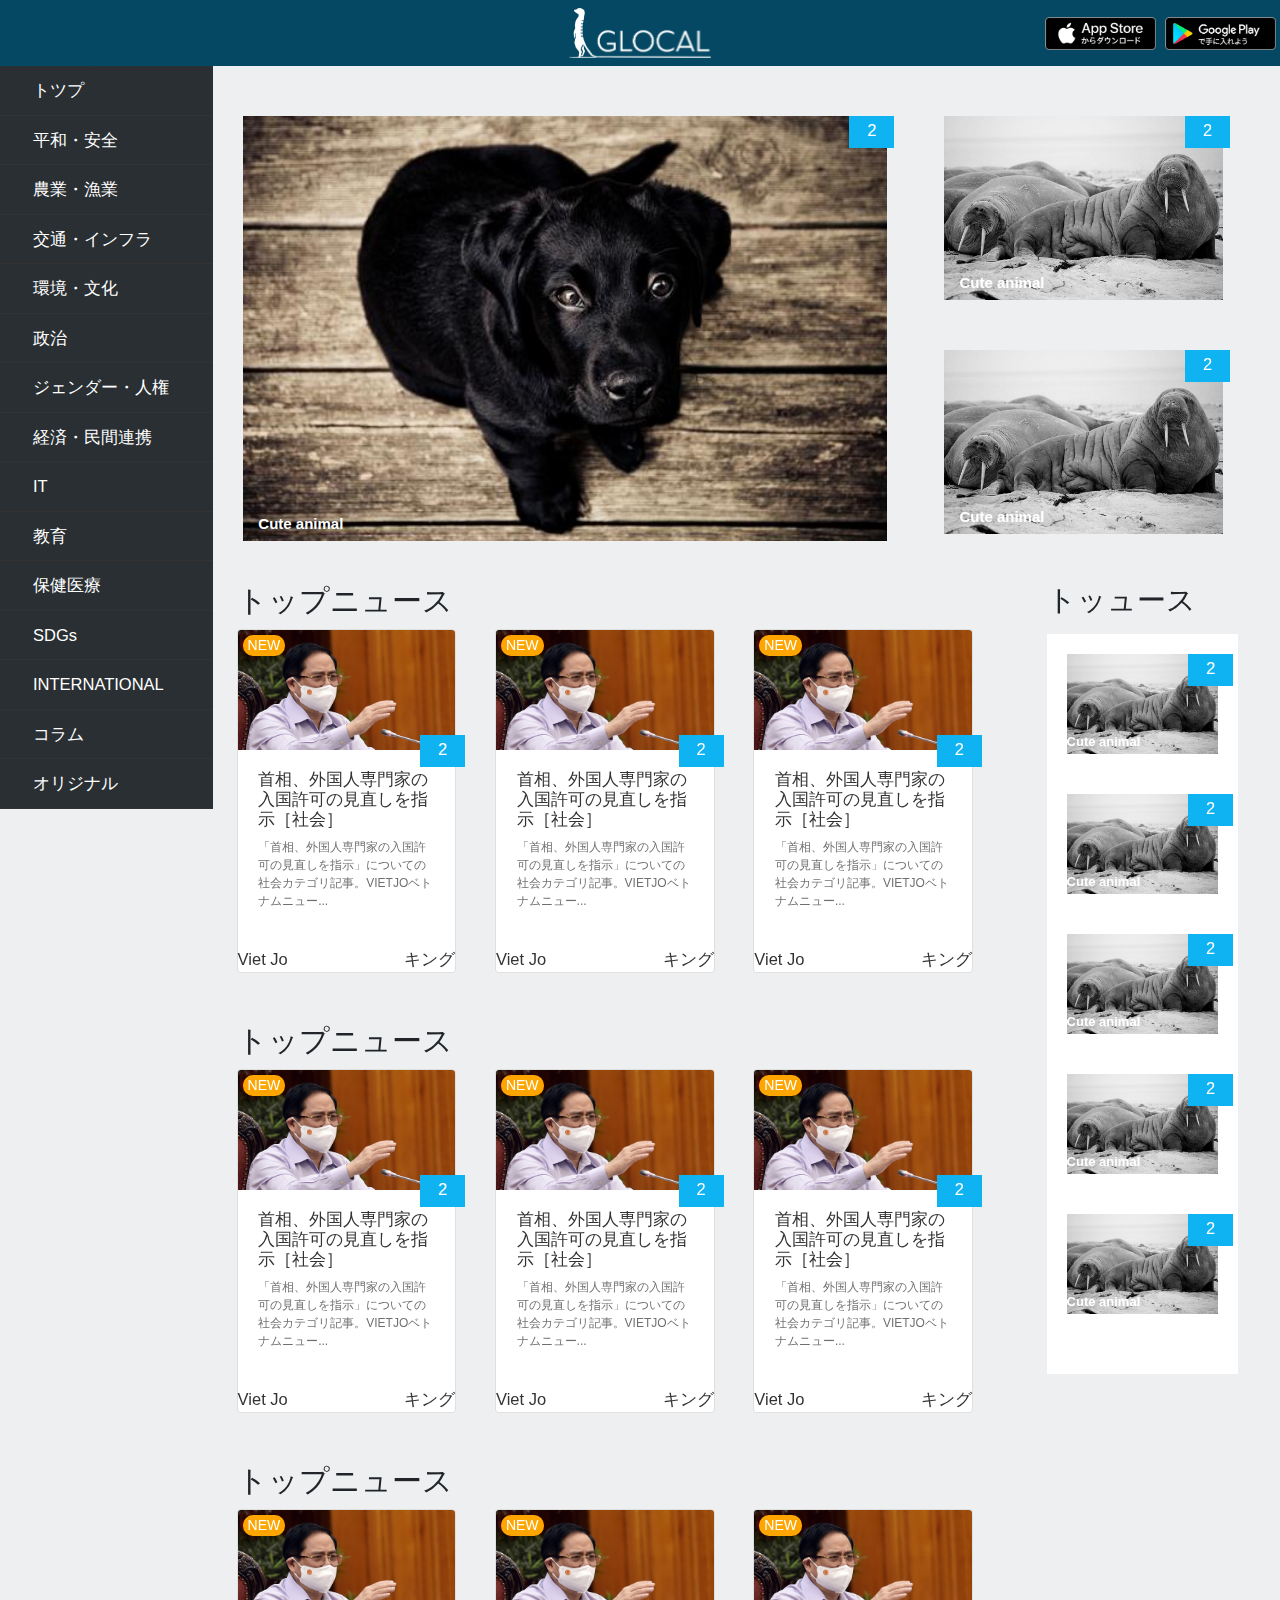
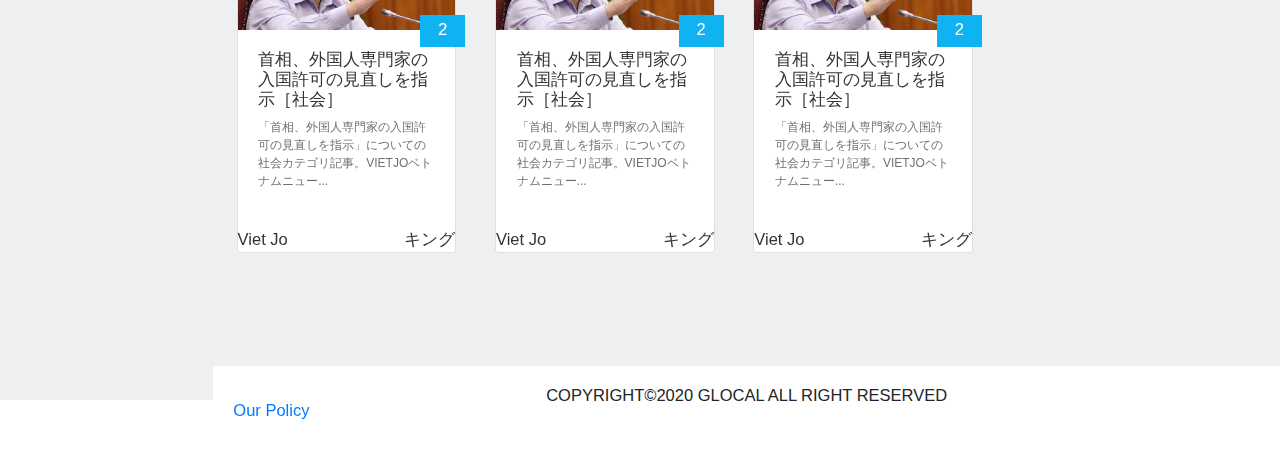
==== Bootstrap-page/index.html @ 37e855ef "up" ====
<!DOCTYPE html>
<html lang="en">

<head>
    <meta charset="UTF-8" />
    <meta http-equiv="X-UA-Compatible" content="IE=edge" />
    <meta name="viewport" content="width=device-width, initial-scale=1.0" />
    <title>Document</title>
    <link rel="stylesheet" href="https://maxcdn.bootstrapcdn.com/bootstrap/4.0.0/css/bootstrap.min.css" integrity="sha384-Gn5384xqQ1aoWXA+058RXPxPg6fy4IWvTNh0E263XmFcJlSAwiGgFAW/dAiS6JXm" crossorigin="anonymous">
    <link rel="stylesheet" href="main.css" />
    <link rel="stylesheet" href="https://use.fontawesome.com/releases/v5.7.0/css/all.css" integrity="sha384-lZN37f5QGtY3VHgisS14W3ExzMWZxybE1SJSEsQp9S+oqd12jhcu+A56Ebc1zFSJ" crossorigin="anonymous">
</head>

<body>
    <!-- header begin -->
    <div class="container-fluid fixed-top" style="padding:0px;">
        <div class="header">
            <div class="row">
                <div class="col-xl-2 col-lg-3 col-md-3 col-12 d-flex justify-content-center" style="padding-right: 0px;">
                    <button class="btn btn-search text-white" style="cursor: pointer;">
                        <i class="fa fa-search"></i>
                    </button>
                </div>
                <div class="col-xl-10 col-lg-9 col-md-3 col-12">
                    <a href="#">
                        <img src="./img/ggplay.png" class="float-right my-3 pr-1" alt="ggplay">
                    </a>
                    <a href="#">
                        <img src="./img/appstore.png" class="float-right my-3 mr-2" alt="appstore">
                    </a>
                </div>
                <a href="./index.html" class="logo">
                    <img src="./img/logo-white.png" class="mx-auto d-block fixed-top" alt="">
                </a>
            </div>

        </div>

    </div>
    </div>
    <!-- header end-->

    <!-- content begin -->
    <div class="row container-fluid content no-gutters">

        <!--Menu-->
        <div class="menu col-12 col-md-3 col-lg-3 col-xl-2">
            <div class="menu-nav">
                <ul>
                    <li class="hover-red">
                        <a href="./index.html">トツプ</a>
                    </li>
                    <li class="hover-yellow">
                        <a href="./category.html">平和・安全</a>
                    </li>
                    <li class="hover-green">
                        <a href="./category.html">農業・漁業</a>
                    </li>
                    <li class="hover-blue">
                        <a href="./category.html">交通・インフラ</a>
                    </li>
                    <li class="hover-purple">
                        <a href="./category.html">環境・文化</a>
                    </li>
                    <li class="hover-red">
                        <a href="./category.html">政治</a>
                    </li>
                    <li class="hover-yellow">
                        <a href="./category.html">ジェンダー・人権</a>
                    </li>
                    <li class="hover-green">
                        <a href="./category.html">経済・民間連携</a>
                    </li>
                    <li class="hover-blue">
                        <a href="./category.html">IT</a>
                    </li>
                    <li class="hover-purple">
                        <a href="./category.html">教育</a>
                    </li>
                    <li class="hover-red">
                        <a href="./category.html">保健医療</a>
                    </li>
                    <li class="hover-yellow">
                        <a href="./category.html">SDGs</a>
                    </li>
                    <li class="hover-green">
                        <a href="./category.html">INTERNATIONAL</a>
                    </li>
                    <li class="hover-blue">
                        <a href="./category.html">コラム</a>
                    </li>
                    <li class="hover-purple">
                        <a href="./category.html">オリジナル</a>
                    </li>

                </ul>
            </div>
        </div>
        <!--Menu end-->

        <!-- Body start -->
        <div class="body">
            <div class="row d-flex article-container">
                <div class="col-md-8">
                    <a href="./detail.html">
                        <div class="main-article">
                            <div class="article-item">
                                <img src="./img/index-main-article.jpg" class="main-article-img" alt="">
                            </div>
                            <div class="item-viewed">
                                <i class="far fa-eye"></i>
                                <span>2</span>
                            </div>
                            <span class="content-span">Cute animal</span>

                        </div>
                    </a>
                </div>

                <div class="col-md-4">
                    <a href="./detail.html">
                        <div class="sub-article">
                            <div class="sub-article">
                                <div class="article-item">
                                    <img src="./img/index-sub-article-1.jpg" alt="">
                                </div>
                                <div class="item-viewed">
                                    <i class="far fa-eye"></i>
                                    <span>2</span>
                                </div>
                                <span class="content-span">Cute animal</span>
                            </div>
                            <div class="sub-article">
                                <div class="article-item">
                                    <img src="./img/index-sub-article-1.jpg" alt="">
                                </div>
                                <div class="item-viewed">
                                    <i class="far fa-eye"></i>
                                    <span>2</span>
                                </div>
                                <span class="content-span">Cute animal</span>
                            </div>
                        </div>
                    </a>
                </div>
            </div>

            <div class="row mt-3 ml-2">
                <div class="col-md-9">
                    <div class="new-items">
                        <h3 class="first-title">
                            <span>
                                トップニュース
                            </span>
                        </h3>

                    </div>
                    <div class="item-lists">
                        <div class="item-lists">
                            <ul class="row list card-group no-gutters" style="justify-content: center">
                                <li class="col-xl-4">
                                    <a href="./detail.html" class="card inner-item">
                                        <div class="article-item">
                                            <div class="item-image-list">
                                                <span class="item-new">NEW</span>
                                            </div>
                                            <div class="img card-img-top">

                                            </div>
                                            <div class="item-viewed">
                                                <i class="far fa-eye"></i>
                                                <span>2</span>
                                            </div>
                                            <div class="card-body item-detail">
                                                <h6>
                                                    首相、外国人専門家の入国許可の見直しを指示［社会］
                                                </h6>
                                                <p style="opacity: 0.7;">
                                                    「首相、外国人専門家の入国許可の見直しを指示」についての社会カテゴリ記事。VIETJOベトナムニュー...
                                                </p>
                                            </div>
                                            <div class="info-footer">
                                                <span>Viet Jo</span>
                                                <span style="float: right;">キング</span>
                                            </div>
                                        </div>
                                    </a>
                                </li>
                                <li class="col-xl-4">
                                    <a href="./detail.html" class="card inner-item">
                                        <div class="article-item">
                                            <div class="item-image-list">
                                                <span class="item-new">NEW</span>
                                            </div>
                                            <div class="img card-img-top">

                                            </div>
                                            <div class="item-viewed">
                                                <i class="far fa-eye"></i>
                                                <span>2</span>
                                            </div>
                                            <div class="card-body item-detail">
                                                <h6>
                                                    首相、外国人専門家の入国許可の見直しを指示［社会］
                                                </h6>
                                                <p style="opacity: 0.7;">
                                                    「首相、外国人専門家の入国許可の見直しを指示」についての社会カテゴリ記事。VIETJOベトナムニュー...
                                                </p>
                                            </div>
                                            <div class="info-footer">
                                                <span>Viet Jo</span>
                                                <span style="float: right;">キング</span>
                                            </div>
                                        </div>
                                    </a>
                                </li>
                                <li class="col-xl-4">
                                    <a href="./detail.html" class="card inner-item">
                                        <div class="article-item">
                                            <div class="item-image-list">
                                                <span class="item-new">NEW</span>
                                            </div>
                                            <div class="img card-img-top">

                                            </div>
                                            <div class="item-viewed">
                                                <i class="far fa-eye"></i>
                                                <span>2</span>
                                            </div>
                                            <div class="card-body item-detail">
                                                <h6>
                                                    首相、外国人専門家の入国許可の見直しを指示［社会］
                                                </h6>
                                                <p style="opacity: 0.7;">
                                                    「首相、外国人専門家の入国許可の見直しを指示」についての社会カテゴリ記事。VIETJOベトナムニュー...
                                                </p>
                                            </div>
                                            <div class="info-footer">
                                                <span>Viet Jo</span>
                                                <span style="float: right;">キング</span>
                                            </div>
                                        </div>
                                    </a>
                                </li>

                            </ul>
                        </div>
                    </div>

                    <div class="new-items">
                        <h3 class="first-title">
                            <span>
                                トップニュース
                            </span>
                        </h3>

                    </div>
                    <div class="item-lists">
                        <div class="item-lists">
                            <ul class="row list card-group no-gutters" style="justify-content: center">
                                <li class="col-xl-4">
                                    <a href="./detail.html" class="card inner-item">
                                        <div class="article-item">
                                            <div class="item-image-list">
                                                <span class="item-new">NEW</span>
                                            </div>
                                            <div class="img card-img-top">

                                            </div>
                                            <div class="item-viewed">
                                                <i class="far fa-eye"></i>
                                                <span>2</span>
                                            </div>
                                            <div class="card-body item-detail">
                                                <h6>
                                                    首相、外国人専門家の入国許可の見直しを指示［社会］
                                                </h6>
                                                <p style="opacity: 0.7;">
                                                    「首相、外国人専門家の入国許可の見直しを指示」についての社会カテゴリ記事。VIETJOベトナムニュー...
                                                </p>
                                            </div>
                                            <div class="info-footer">
                                                <span>Viet Jo</span>
                                                <span style="float: right;">キング</span>
                                            </div>
                                        </div>
                                    </a>
                                </li>
                                <li class="col-xl-4">
                                    <a href="./detail.html" class="card inner-item">
                                        <div class="article-item">
                                            <div class="item-image-list">
                                                <span class="item-new">NEW</span>
                                            </div>
                                            <div class="img card-img-top">

                                            </div>
                                            <div class="item-viewed">
                                                <i class="far fa-eye"></i>
                                                <span>2</span>
                                            </div>
                                            <div class="card-body item-detail">
                                                <h6>
                                                    首相、外国人専門家の入国許可の見直しを指示［社会］
                                                </h6>
                                                <p style="opacity: 0.7;">
                                                    「首相、外国人専門家の入国許可の見直しを指示」についての社会カテゴリ記事。VIETJOベトナムニュー...
                                                </p>
                                            </div>
                                            <div class="info-footer">
                                                <span>Viet Jo</span>
                                                <span style="float: right;">キング</span>
                                            </div>
                                        </div>
                                    </a>
                                </li>
                                <li class="col-xl-4">
                                    <a href="./detail.html" class="card inner-item">
                                        <div class="article-item">
                                            <div class="item-image-list">
                                                <span class="item-new">NEW</span>
                                            </div>
                                            <div class="img card-img-top">

                                            </div>
                                            <div class="item-viewed">
                                                <i class="far fa-eye"></i>
                                                <span>2</span>
                                            </div>
                                            <div class="card-body item-detail">
                                                <h6>
                                                    首相、外国人専門家の入国許可の見直しを指示［社会］
                                                </h6>
                                                <p style="opacity: 0.7;">
                                                    「首相、外国人専門家の入国許可の見直しを指示」についての社会カテゴリ記事。VIETJOベトナムニュー...
                                                </p>
                                            </div>
                                            <div class="info-footer">
                                                <span>Viet Jo</span>
                                                <span style="float: right;">キング</span>
                                            </div>
                                        </div>
                                    </a>
                                </li>

                            </ul>
                        </div>
                    </div>

                    <div class="new-items">
                        <h3 class="first-title">
                            <span>
                                トップニュース
                            </span>
                        </h3>

                    </div>
                    <div class="item-lists">
                        <div class="item-lists">
                            <ul class="row list card-group no-gutters" style="justify-content: center">
                                <li class="col-xl-4">
                                    <a href="./detail.html" class="card inner-item">
                                        <div class="article-item">
                                            <div class="item-image-list">
                                                <span class="item-new">NEW</span>
                                            </div>
                                            <div class="img card-img-top">

                                            </div>
                                            <div class="item-viewed">
                                                <i class="far fa-eye"></i>
                                                <span>2</span>
                                            </div>
                                            <div class="card-body item-detail">
                                                <h6>
                                                    首相、外国人専門家の入国許可の見直しを指示［社会］
                                                </h6>
                                                <p style="opacity: 0.7;">
                                                    「首相、外国人専門家の入国許可の見直しを指示」についての社会カテゴリ記事。VIETJOベトナムニュー...
                                                </p>
                                            </div>
                                            <div class="info-footer">
                                                <span>Viet Jo</span>
                                                <span style="float: right;">キング</span>
                                            </div>
                                        </div>
                                    </a>
                                </li>
                                <li class="col-xl-4">
                                    <a href="./detail.html" class="card inner-item">
                                        <div class="article-item">
                                            <div class="item-image-list">
                                                <span class="item-new">NEW</span>
                                            </div>
                                            <div class="img card-img-top">

                                            </div>
                                            <div class="item-viewed">
                                                <i class="far fa-eye"></i>
                                                <span>2</span>
                                            </div>
                                            <div class="card-body item-detail">
                                                <h6>
                                                    首相、外国人専門家の入国許可の見直しを指示［社会］
                                                </h6>
                                                <p style="opacity: 0.7;">
                                                    「首相、外国人専門家の入国許可の見直しを指示」についての社会カテゴリ記事。VIETJOベトナムニュー...
                                                </p>
                                            </div>
                                            <div class="info-footer">
                                                <span>Viet Jo</span>
                                                <span style="float: right;">キング</span>
                                            </div>
                                        </div>
                                    </a>
                                </li>
                                <li class="col-xl-4">
                                    <a href="./detail.html" class="card inner-item">
                                        <div class="article-item">
                                            <div class="item-image-list">
                                                <span class="item-new">NEW</span>
                                            </div>
                                            <div class="img card-img-top">

                                            </div>
                                            <div class="item-viewed">
                                                <i class="far fa-eye"></i>
                                                <span>2</span>
                                            </div>
                                            <div class="card-body item-detail">
                                                <h6>
                                                    首相、外国人専門家の入国許可の見直しを指示［社会］
                                                </h6>
                                                <p style="opacity: 0.7;">
                                                    「首相、外国人専門家の入国許可の見直しを指示」についての社会カテゴリ記事。VIETJOベトナムニュー...
                                                </p>
                                            </div>
                                            <div class="info-footer">
                                                <span>Viet Jo</span>
                                                <span style="float: right;">キング</span>
                                            </div>
                                        </div>
                                    </a>
                                </li>

                            </ul>
                        </div>
                    </div>
                </div>

                <!--Rigth-->
                <div class="col-md-3">
                    <div class="rigth">
                        <h3 class="first-title mb-3">
                            <span>
                                トッュース
                            </span>
                        </h3>
                        <div class="rigth-container">
                            <a href="./detail.html">
                                <div class="rigth-item">
                                    <div class="rigth-img">
                                        <img src="./img/index-sub-article-1.jpg" alt="">
                                    </div>
                                    <div class="item-viewed">
                                        <i class="far fa-eye"></i>
                                        <span>2</span>
                                    </div>
                                    <span class="content-span">Cute animal</span>
                                </div>
                            </a>
                            <a href="./detail.html">
                                <div class="rigth-item">
                                    <div class="rigth-img">
                                        <img src="./img/index-sub-article-1.jpg" alt="">
                                    </div>
                                    <div class="item-viewed">
                                        <i class="far fa-eye"></i>
                                        <span>2</span>
                                    </div>
                                    <span class="content-span">Cute animal</span>
                                </div>
                            </a>
                            <a href="./detail.html">
                                <div class="rigth-item">
                                    <div class="rigth-img">
                                        <img src="./img/index-sub-article-1.jpg" alt="">
                                    </div>
                                    <div class="item-viewed">
                                        <i class="far fa-eye"></i>
                                        <span>2</span>
                                    </div>
                                    <span class="content-span">Cute animal</span>
                                </div>
                            </a>
                            <a href="./detail.html">
                                <div class="rigth-item">
                                    <div class="rigth-img">
                                        <img src="./img/index-sub-article-1.jpg" alt="">
                                    </div>
                                    <div class="item-viewed">
                                        <i class="far fa-eye"></i>
                                        <span>2</span>
                                    </div>
                                    <span class="content-span">Cute animal</span>
                                </div>
                            </a>
                            <a href="./detail.html">
                                <div class="rigth-item">
                                    <div class="rigth-img">
                                        <img src="./img/index-sub-article-1.jpg" alt="">
                                    </div>
                                    <div class="item-viewed">
                                        <i class="far fa-eye"></i>
                                        <span>2</span>
                                    </div>
                                    <span class="content-span">Cute animal</span>
                                </div>
                            </a>

                        </div>

                    </div>
                </div>
                <!--End rigth-->
            </div>
            <div class="row footer no-gutters">
                <div style="width: 100%;">
                    <h6>COPYRIGHT©2020 GLOCAL ALL RIGHT RESERVED</h6>
                </div>
                <div>
                    <a href="./policy.html">
                        <span>Our Policy</span>
                    </a>
                </div>
            </div>
        </div>


    </div>

    <script src="https://code.jquery.com/jquery-3.2.1.slim.min.js" integrity="sha384-KJ3o2DKtIkvYIK3UENzmM7KCkRr/rE9/Qpg6aAZGJwFDMVNA/GpGFF93hXpG5KkN" crossorigin="anonymous"></script>
    <script src="https://cdnjs.cloudflare.com/ajax/libs/popper.js/1.12.9/umd/popper.min.js" integrity="sha384-ApNbgh9B+Y1QKtv3Rn7W3mgPxhU9K/ScQsAP7hUibX39j7fakFPskvXusvfa0b4Q" crossorigin="anonymous"></script>
    <script src="https://maxcdn.bootstrapcdn.com/bootstrap/4.0.0/js/bootstrap.min.js" integrity="sha384-JZR6Spejh4U02d8jOt6vLEHfe/JQGiRRSQQxSfFWpi1MquVdAyjUar5+76PVCmYl" crossorigin="anonymous"></script>
</body>

</html>
---- Bootstrap-page/main.css ----
html {
    font-size: 16.5px;
}

.header {
    height: 4em;
    background-color: #044863;
}

.article-container .content-span {
    position: absolute;
    color: white;
    font-size: 15px;
    margin-left: 15px;
    bottom: 5px;
    font-weight: 700;
}

.search-container {
    width: 16.6667%;
    text-align: center;
}

.btn-search {
    background-color: #044863;
    border: none;
    font-size: 1.2em;
    margin: none;
}

.center {
    text-align: center;
    justify-content: center;
    line-height: 4em;
}

.menu {
    width: 16.6667%;
    padding: 0px;
}

.menu-nav {
    position: sticky;
    top: 4em;
    height: 670px;
}

.menu ul {
    padding-left: 0px;
}

.header img {
    height: 2em;
}

.menu li {
    background-color: #2a2f33;
    height: 3em;
    border-bottom: 0.01px solid #333333;
    list-style: none;
}

.menu li a {
    color: white;
    line-height: 3em;
    margin-left: 2em;
    text-decoration: none;
}

.menu .hover-red:hover {
    background-color: #fb474a;
}

.menu .hover-yellow:hover {
    background-color: #f98f04;
}

.menu .hover-green:hover {
    background-color: #05c989;
}

.menu .hover-blue:hover {
    background-color: #329ce5;
}

.menu .hover-purple:hover {
    background-color: #a94ed9;
}

.menu .hover-red:active {
    background-color: #fb474a;
}

.menu .hover-yellow:active {
    background-color: #f98f04;
}

.menu .hover-green:active {
    background-color: #05c989;
}

.menu .hover-blue:active {
    background-color: #329ce5;
}

.menu .hover-purple:active {
    background-color: #a94ed9;
}

.content {
    position: relative;
    height: 2000px;
    background-color: #edeff0;
}

.body {
    position: relative;
    top: 4em;
    width: 83.33333%;
}

.body .col-md-8 {
    flex: 0 0 66.66667%;
    max-width: 66.66667%;
}

.body .col-md-4 {
    flex: 0 0 33.33333%;
    max-width: 33.33333%;
}

.article-container {
    height: 500px;
}

.main-article {
    position: absolute;
    margin-top: 50px;
    margin-left: 30px;
}

.main-article img {
    width: 120%;
}

.item-viewed {
    background-color: rgb(15, 179, 242);
    color: #fff;
    text-align: center;
    position: absolute;
    line-height: 28px;
    font-weight: 500;
    right: -65px;
    top: 0;
    z-index: 1;
    height: 32px;
    width: 45px;
}

.main-article .item-viewed {
    position: absolute;
    right: -115px;
}

.sub-article {
    position: relative;
    margin-top: 50px;
    padding-bottom: 0px;
}

.sub-article img {
    background-size: cover;
    width: 83%;
    height: auto;
}

.sub-article .item-viewed {
    margin-right: 115px;
}

.logo img {
    height: 3em;
    margin-top: 0.5em;
}

.header img:hover {
    opacity: 0.5;
}

.item-lists {
    margin-bottom: 50px;
}

.item-lists li {
    padding-left: 20px;
    padding-right: 10px;
}

.item-lists .inner-item {
    color: #333333;
    width: 85%;
}

.item-lists .card-img-top {
    background-image: url("./img/item-list-img.jpg");
    height: 120px;
    background-size: cover;
    background-repeat: no-repeat;
}

.article-item .item-detail {
    font-size: 12px !important;
    text-decoration: none;
}

.item-new {
    position: absolute;
    font-size: 14px;
    margin-left: 5px;
    margin-top: 5px;
    padding: 0px 5px;
    color: #fff;
    background-color: orange;
    border-radius: 10px;
}

.item-lists .item-viewed {
    right: -10px;
    top: 105px;
}

.item-lists .inner-item .article-item img {
    display: block;
    max-width: 100%;
    max-height: 100%;
    background-position: 50%;
    padding-bottom: 60%;
    background-color: #ccc;
}

.item-lists ul {
    list-style: none;
}

.no-gutters {
    padding-left: 0;
    padding-right: 0;
}

.new-items h3 {
    margin-bottom: 10px;
    font-size: 30px;
    line-height: 1.2;
}

.rigth {
    position: absolute;
    right: 57px;
}

.rigth-container {
    background-color: #fff;
    padding: 20px;
}

.rigth-item {
    position: relative;
    margin-bottom: 40px;
}

.rigth img {
    height: 100px;
}

.rigth .item-viewed {
    margin-right: 50px;
}

.rigth-item .content-span {
    position: absolute;
    bottom: 2px;
    color: #fff;
    font-size: 13px;
    font-weight: 550;
}

.footer {
    position: absolute;
    bottom: 0;
    background-color: #fff;
    width: 100%;
    height: 100px;
    padding: 20px 20px 0 20px;
}

.footer h6 {
    text-align: center;
}

.footer span {
    position: relative;
    bottom: 30px;
}

.detail-img .article-item img {
    width: 96%;
    position: absolute;
}

.detail-img .item-viewed {
    position: relative;
    top: 0;
    right: -94%;
}

.detail-content {
    background-color: #fff;
    width: 100%;
    margin-top: 500px;
    padding: 40px 60px;
}

.reference {
    margin-top: 50px;
    padding-right: 0px;
    width: 104%;
}

.reference ul {
    list-style: none;
    justify-content: center;
}

.reference .inner-item {
    width: 85%;
}

.reference .card-img-top {
    background-image: url("./img/item-list-img.jpg");
    height: 120px;
    background-size: cover;
    background-repeat: no-repeat;
}

.reference .item-detail {
    color: #000;
}

.reference .info-footer {
    color: #000;
}

.reference .item-viewed {
    position: absolute;
    right: 0;
}

.category-header {
    margin-left: 30px;
}

.category-header span {
    font-size: 30px;
    line-height: 40px;
}

.under-line-div {
    display: block;
    width: 100%;
    height: 3px;
    background-color: #E1493E;
    margin-top: 3px;
}
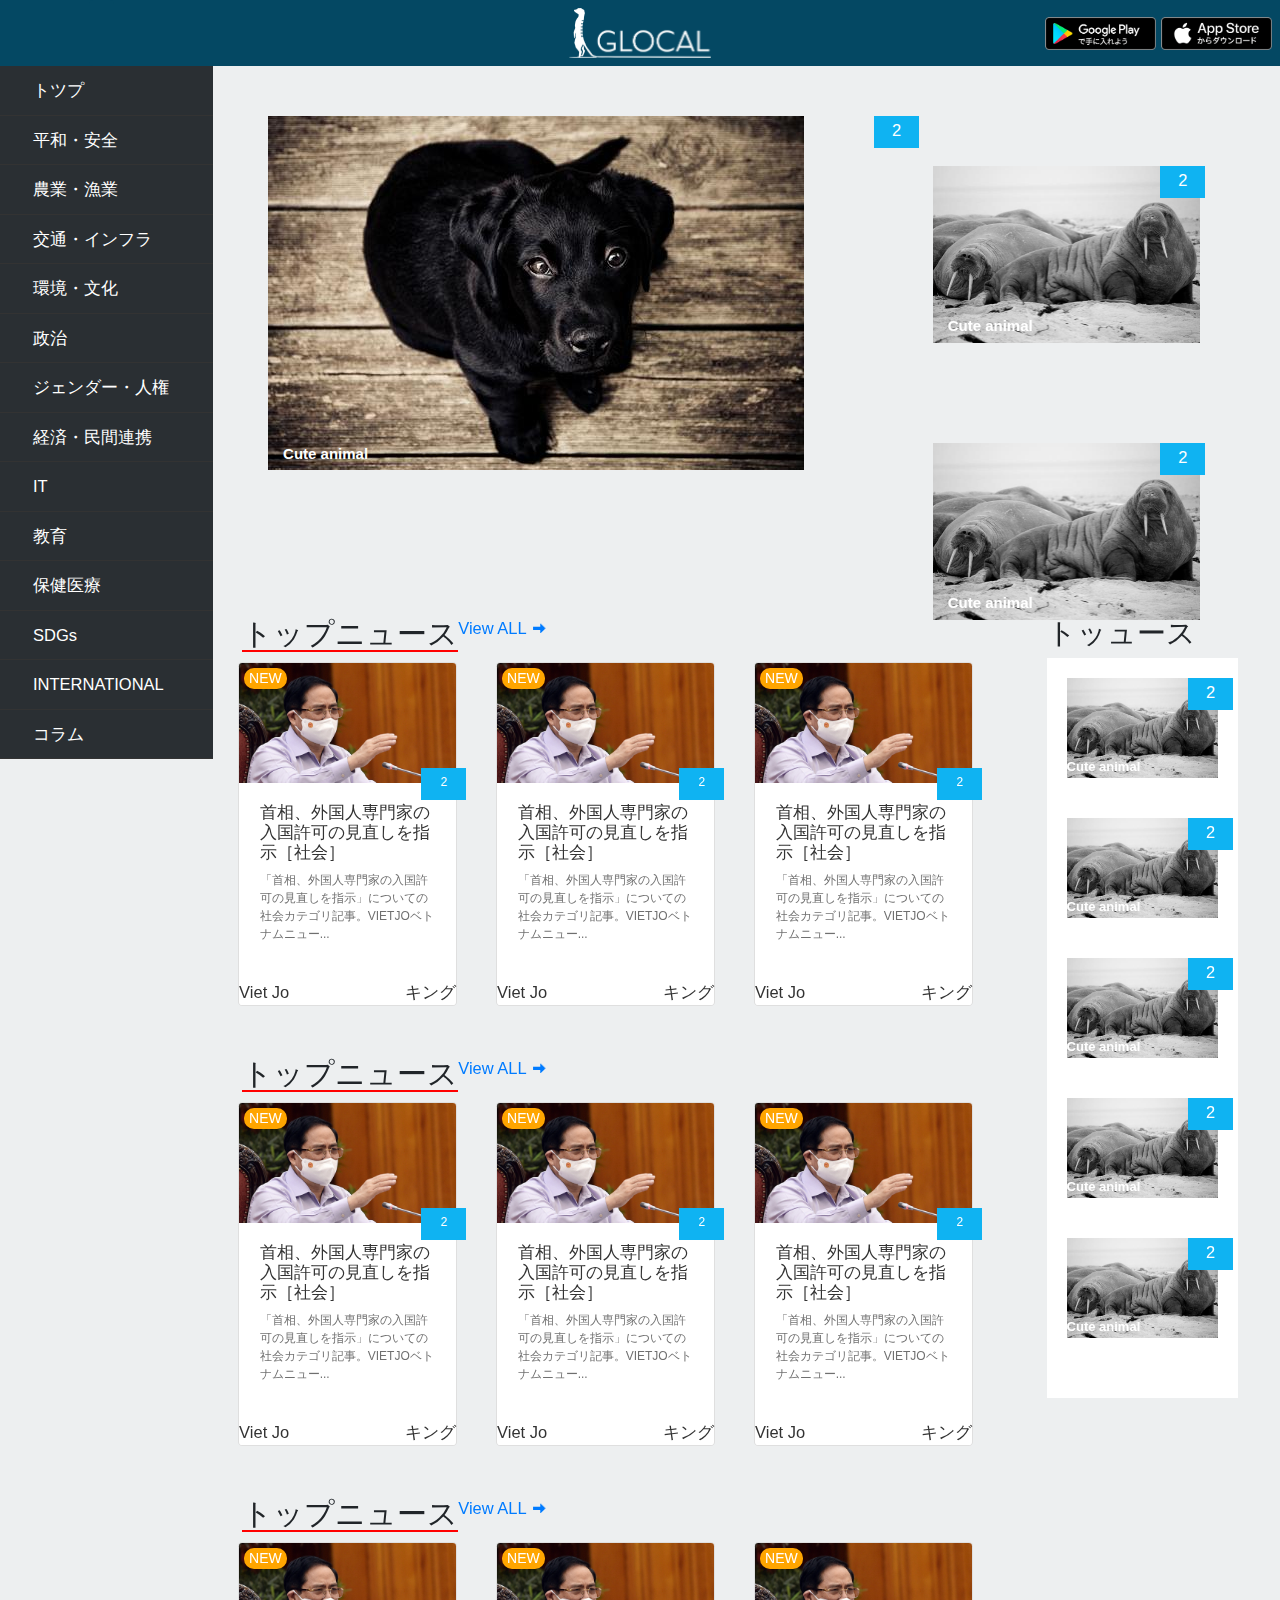
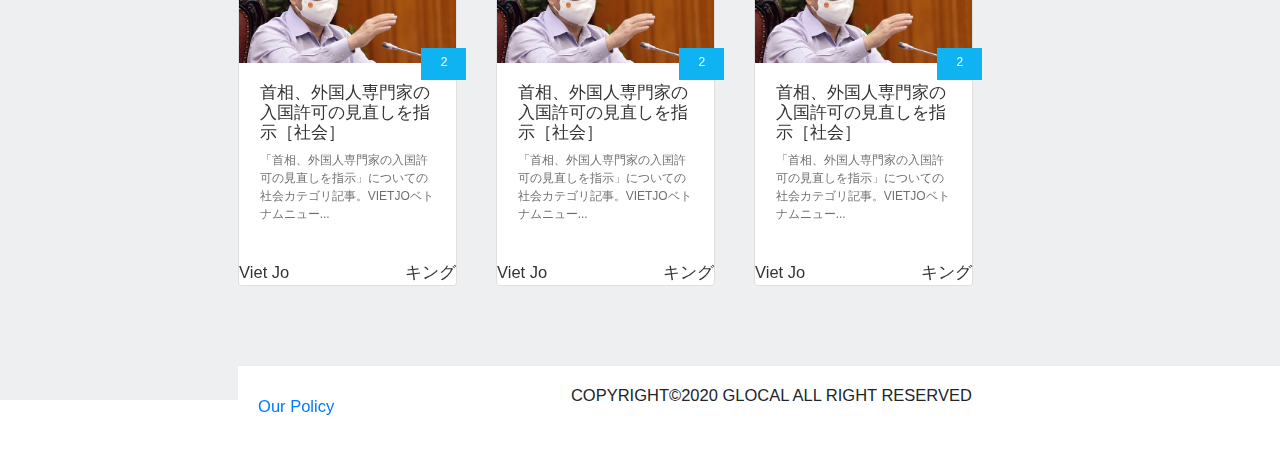
==== commit c80fb5ab: "up" ====
--- a/Bootstrap-page/index.html
+++ b/Bootstrap-page/index.html
@@ -13,15 +13,15 @@
 
 <body>
     <!-- header begin -->
-    <div class="container-fluid fixed-top" style="padding:0px;">
+    <div class="container-fluid fixed-top no-gutters" style="padding:0px;">
         <div class="header">
-            <div class="row">
+            <div class="row d-flex">
                 <div class="col-xl-2 col-lg-3 col-md-3 col-12 d-flex justify-content-center" style="padding-right: 0px;">
                     <button class="btn btn-search text-white" style="cursor: pointer;">
                         <i class="fa fa-search"></i>
                     </button>
                 </div>
-                <div class="col-xl-10 col-lg-9 col-md-3 col-12">
+                <div class="col-xl-10 col-lg-9 col-md-9 col-12 d-flex justify-content-end">
                     <a href="#">
                         <img src="./img/ggplay.png" class="float-right my-3 pr-1" alt="ggplay">
                     </a>
@@ -44,7 +44,7 @@
     <div class="row container-fluid content no-gutters">
 
         <!--Menu-->
-        <div class="menu col-12 col-md-3 col-lg-3 col-xl-2">
+        <div class="menu col-12 col-sm-3 col-md-3 col-lg-3 col-xl-2 no-gutters">
             <div class="menu-nav">
                 <ul>
                     <li class="hover-red">
@@ -89,374 +89,399 @@
                     <li class="hover-blue">
                         <a href="./category.html">コラム</a>
                     </li>
-                    <li class="hover-purple">
-                        <a href="./category.html">オリジナル</a>
-                    </li>
-
                 </ul>
             </div>
         </div>
         <!--Menu end-->
 
         <!-- Body start -->
-        <div class="body">
-            <div class="row d-flex article-container">
-                <div class="col-md-8">
-                    <a href="./detail.html">
-                        <div class="main-article">
-                            <div class="article-item">
-                                <img src="./img/index-main-article.jpg" class="main-article-img" alt="">
-                            </div>
-                            <div class="item-viewed">
-                                <i class="far fa-eye"></i>
-                                <span>2</span>
-                            </div>
-                            <span class="content-span">Cute animal</span>
-
-                        </div>
-                    </a>
-                </div>
-
-                <div class="col-md-4">
-                    <a href="./detail.html">
-                        <div class="sub-article">
-                            <div class="sub-article">
-                                <div class="article-item">
-                                    <img src="./img/index-sub-article-1.jpg" alt="">
+        <div class="body col-12 col-sm-9 col-md-9 col-lg-9 col-xl-10 no-gutters pl-4">
+            <div class="row d-flex article-container no-gutters">
+                <div class="row w-100 h-25 no-gutters mb-4">
+                    <div class="col-md-8 pr-3">
+                        <a href="./detail.html">
+                            <div class="main-article">
+                                <div class="article-item d-flex">
+                                    <img src="./img/index-main-article.jpg" class="main-article-img" alt="">
                                 </div>
                                 <div class="item-viewed">
                                     <i class="far fa-eye"></i>
                                     <span>2</span>
                                 </div>
                                 <span class="content-span">Cute animal</span>
+
                             </div>
-                            <div class="sub-article">
-                                <div class="article-item">
-                                    <img src="./img/index-sub-article-1.jpg" alt="">
-                                </div>
-                                <div class="item-viewed">
-                                    <i class="far fa-eye"></i>
-                                    <span>2</span>
-                                </div>
-                                <span class="content-span">Cute animal</span>
+                        </a>
+                    </div>
+
+                    <div class="col-md-4 d-flex no-gutters pr-4">
+                        <a href="./detail.html">
+                            <div class="sub-article d-flex flex-column h-100 justify-content-between">
+                                <div class="sub-article">
+                                    <div class="article-item">
+                                        <img src="./img/index-sub-article-1.jpg" alt="">
+                                    </div>
+                                    <div class="item-viewed">
+                                        <i class="far fa-eye"></i>
+                                        <span>2</span>
+                                    </div>
+                                    <span class="content-span">Cute animal</span>
+                                </div>
+                                <div class="sub-article">
+                                    <div class="article-item">
+                                        <img src="./img/index-sub-article-1.jpg" alt="">
+                                    </div>
+                                    <div class="item-viewed">
+                                        <i class="far fa-eye"></i>
+                                        <span>2</span>
+                                    </div>
+                                    <span class="content-span">Cute animal</span>
+                                </div>
                             </div>
-                        </div>
-                    </a>
+                        </a>
+                    </div>
                 </div>
             </div>
 
-            <div class="row mt-3 ml-2">
+            <div class="row mt-5">
                 <div class="col-md-9">
-                    <div class="new-items">
+                    <div class="item-lists-container">
+                        <div class="row ml-1 new-items">
+                            <h3 class="first-title">
+                                <span style="border-bottom: 2px solid red;">
+                                    トップニュース
+                                </span>
+                            </h3>
+                            <a href="./detail.html" style="text-decoration: none;">
+                                <div class="view-all-btn"> View ALL&nbsp;🠚</div>
+                            </a>
+
+                        </div>
+                        <div class="item-lists">
+                            <ul class="row list card-group no-gutters">
+                                <li class="col-xl-4 col-lg-6 col-md-6 col-sm-6 col-12">
+                                    <a href="./detail.html" class="card inner-item">
+                                        <div class="article-item">
+                                            <div class="item-image-list">
+                                                <span class="item-new">NEW</span>
+                                            </div>
+                                            <div class="img card-img-top">
+                                                <img src="./img/item-list-img.jpg" alt="">
+                                            </div>
+
+                                            <div class="card-body item-detail">
+                                                <div class="item-viewed">
+                                                    <i class="far fa-eye"></i>
+                                                    <span>2</span>
+                                                </div>
+                                                <h6>
+                                                    首相、外国人専門家の入国許可の見直しを指示［社会］
+                                                </h6>
+                                                <p style="opacity: 0.7;">
+                                                    「首相、外国人専門家の入国許可の見直しを指示」についての社会カテゴリ記事。VIETJOベトナムニュー...
+                                                </p>
+                                            </div>
+                                            <div class="info-footer">
+                                                <span>Viet Jo</span>
+                                                <span style="float: right;">キング</span>
+                                            </div>
+                                        </div>
+                                    </a>
+                                </li>
+                                <li class="col-xl-4 col-lg-6 col-md-6 col-sm-6 col-12">
+                                    <a href="./detail.html" class="card inner-item">
+                                        <div class="article-item">
+                                            <div class="item-image-list">
+                                                <span class="item-new">NEW</span>
+                                            </div>
+                                            <div class="img card-img-top">
+                                                <img src="./img/item-list-img.jpg" alt="">
+
+                                            </div>
+
+                                            <div class="card-body item-detail">
+                                                <div class="item-viewed">
+                                                    <i class="far fa-eye"></i>
+                                                    <span>2</span>
+                                                </div>
+                                                <h6>
+                                                    首相、外国人専門家の入国許可の見直しを指示［社会］
+                                                </h6>
+                                                <p style="opacity: 0.7;">
+                                                    「首相、外国人専門家の入国許可の見直しを指示」についての社会カテゴリ記事。VIETJOベトナムニュー...
+                                                </p>
+                                            </div>
+                                            <div class="info-footer">
+                                                <span>Viet Jo</span>
+                                                <span style="float: right;">キング</span>
+                                            </div>
+                                        </div>
+                                    </a>
+                                </li>
+                                <li class="col-xl-4 col-lg-6 col-md-6 col-sm-6 col-12 pt-xl-0 pt-4">
+                                    <a href="./detail.html" class="card inner-item">
+                                        <div class="article-item">
+                                            <div class="item-image-list">
+                                                <span class="item-new">NEW</span>
+                                            </div>
+                                            <div class="img card-img-top">
+                                                <img src="./img/item-list-img.jpg" alt="">
+
+                                            </div>
+
+                                            <div class="card-body item-detail">
+                                                <div class="item-viewed">
+                                                    <i class="far fa-eye"></i>
+                                                    <span>2</span>
+                                                </div>
+                                                <h6>
+                                                    首相、外国人専門家の入国許可の見直しを指示［社会］
+                                                </h6>
+                                                <p style="opacity: 0.7;">
+                                                    「首相、外国人専門家の入国許可の見直しを指示」についての社会カテゴリ記事。VIETJOベトナムニュー...
+                                                </p>
+                                            </div>
+                                            <div class="info-footer">
+                                                <span>Viet Jo</span>
+                                                <span style="float: right;">キング</span>
+                                            </div>
+                                        </div>
+                                    </a>
+                                </li>
+
+                            </ul>
+                        </div>
+                    </div>
+
+
+                    <div class="item-lists">
+                        <div class="row ml-1 new-items">
+                            <h3 class="first-title">
+                                <span style="border-bottom: 2px solid red;">
+                                    トップニュース
+                                    
+                                </span>
+                            </h3>
+                            <a href="./detail.html" style="text-decoration: none;">
+                                <div class="view-all-btn"> View ALL&nbsp;🠚</div>
+                            </a>
+                        </div>
+                        <div class="item-lists">
+                            <ul class="row list card-group no-gutters">
+                                <li class="col-xl-4 col-lg-6 col-md-6 col-sm-6 col-12">
+                                    <a href="./detail.html" class="card inner-item">
+                                        <div class="article-item">
+                                            <div class="item-image-list">
+                                                <span class="item-new">NEW</span>
+                                            </div>
+                                            <div class="img card-img-top">
+                                                <img src="./img/item-list-img.jpg" alt="">
+
+                                            </div>
+
+                                            <div class="card-body item-detail">
+                                                <div class="item-viewed">
+                                                    <i class="far fa-eye"></i>
+                                                    <span>2</span>
+                                                </div>
+                                                <h6>
+                                                    首相、外国人専門家の入国許可の見直しを指示［社会］
+                                                </h6>
+                                                <p style="opacity: 0.7;">
+                                                    「首相、外国人専門家の入国許可の見直しを指示」についての社会カテゴリ記事。VIETJOベトナムニュー...
+                                                </p>
+                                            </div>
+                                            <div class="info-footer no-gutters">
+                                                <span>Viet Jo</span>
+                                                <span style="float: right;">キング</span>
+                                            </div>
+                                        </div>
+                                    </a>
+                                </li>
+                                <li class="col-xl-4 col-lg-6 col-md-6 col-sm-6 col-12">
+                                    <a href="./detail.html" class="card inner-item">
+                                        <div class="article-item">
+                                            <div class="item-image-list">
+                                                <span class="item-new">NEW</span>
+                                            </div>
+                                            <div class="img card-img-top">
+                                                <img src="./img/item-list-img.jpg" alt="">
+
+                                            </div>
+
+                                            <div class="card-body item-detail">
+                                                <div class="item-viewed">
+                                                    <i class="far fa-eye"></i>
+                                                    <span>2</span>
+                                                </div>
+                                                <h6>
+                                                    首相、外国人専門家の入国許可の見直しを指示［社会］
+                                                </h6>
+                                                <p style="opacity: 0.7;">
+                                                    「首相、外国人専門家の入国許可の見直しを指示」についての社会カテゴリ記事。VIETJOベトナムニュー...
+                                                </p>
+                                            </div>
+                                            <div class="info-footer">
+                                                <span>Viet Jo</span>
+                                                <span style="float: right;">キング</span>
+                                            </div>
+                                        </div>
+                                    </a>
+                                </li>
+                                <li class="col-xl-4 col-lg-6 col-md-6 col-sm-6 col-12 pt-xl-0 pt-4">
+                                    <a href="./detail.html" class="card inner-item">
+                                        <div class="article-item">
+                                            <div class="item-image-list">
+                                                <span class="item-new">NEW</span>
+                                            </div>
+                                            <div class="img card-img-top">
+                                                <img src="./img/item-list-img.jpg" alt="">
+
+                                            </div>
+
+                                            <div class="card-body item-detail">
+                                                <div class="item-viewed">
+                                                    <i class="far fa-eye"></i>
+                                                    <span>2</span>
+                                                </div>
+                                                <h6>
+                                                    首相、外国人専門家の入国許可の見直しを指示［社会］
+                                                </h6>
+                                                <p style="opacity: 0.7;">
+                                                    「首相、外国人専門家の入国許可の見直しを指示」についての社会カテゴリ記事。VIETJOベトナムニュー...
+                                                </p>
+                                            </div>
+                                            <div class="info-footer">
+                                                <span>Viet Jo</span>
+                                                <span style="float: right;">キング</span>
+                                            </div>
+                                        </div>
+                                    </a>
+                                </li>
+
+                            </ul>
+                        </div>
+                    </div>
+
+                    <div class="item-lists">
+                        <div class="row ml-1 new-items">
+                            <h3 class="first-title">
+                                <span style="border-bottom: 2px solid red;">
+                                    トップニュース
+                                    
+                                </span>
+                            </h3>
+                            <a href="./detail.html" style="text-decoration: none;">
+                                <div class="view-all-btn"> View ALL&nbsp;🠚</div>
+                            </a>
+                        </div>
+                        <div class="item-lists">
+                            <ul class="row list card-group no-gutters">
+                                <li class="col-xl-4 col-lg-6 col-md-6 col-sm-6 col-12">
+                                    <a href="./detail.html" class="card inner-item">
+                                        <div class="article-item">
+                                            <div class="item-image-list">
+                                                <span class="item-new">NEW</span>
+                                            </div>
+                                            <div class="img card-img-top">
+                                                <img src="./img/item-list-img.jpg" alt="">
+
+                                            </div>
+
+                                            <div class="card-body item-detail">
+                                                <div class="item-viewed">
+                                                    <i class="far fa-eye"></i>
+                                                    <span>2</span>
+                                                </div>
+                                                <h6>
+                                                    首相、外国人専門家の入国許可の見直しを指示［社会］
+                                                </h6>
+                                                <p style="opacity: 0.7;">
+                                                    「首相、外国人専門家の入国許可の見直しを指示」についての社会カテゴリ記事。VIETJOベトナムニュー...
+                                                </p>
+                                            </div>
+                                            <div class="info-footer">
+                                                <span>Viet Jo</span>
+                                                <span style="float: right;">キング</span>
+                                            </div>
+                                        </div>
+                                    </a>
+                                </li>
+                                <li class="col-xl-4 col-lg-6 col-md-6 col-sm-6 col-12">
+                                    <a href="./detail.html" class="card inner-item">
+                                        <div class="article-item">
+                                            <div class="item-image-list">
+                                                <span class="item-new">NEW</span>
+                                            </div>
+                                            <div class="img card-img-top">
+                                                <img src="./img/item-list-img.jpg" alt="">
+
+                                            </div>
+
+                                            <div class="card-body item-detail">
+                                                <div class="item-viewed">
+                                                    <i class="far fa-eye"></i>
+                                                    <span>2</span>
+                                                </div>
+                                                <h6>
+                                                    首相、外国人専門家の入国許可の見直しを指示［社会］
+                                                </h6>
+                                                <p style="opacity: 0.7;">
+                                                    「首相、外国人専門家の入国許可の見直しを指示」についての社会カテゴリ記事。VIETJOベトナムニュー...
+                                                </p>
+                                            </div>
+                                            <div class="info-footer">
+                                                <span>Viet Jo</span>
+                                                <span style="float: right;">キング</span>
+                                            </div>
+                                        </div>
+                                    </a>
+                                </li>
+                                <li class="col-xl-4 col-lg-6 col-md-6 col-sm-6 col-12 pt-xl-0 pt-4">
+                                    <a href="./detail.html" class="card inner-item">
+                                        <div class="article-item">
+                                            <div class="item-image-list">
+                                                <span class="item-new">NEW</span>
+                                            </div>
+                                            <div class="img card-img-top">
+                                                <img src="./img/item-list-img.jpg" alt="">
+
+                                            </div>
+
+                                            <div class="card-body item-detail">
+                                                <div class="item-viewed">
+                                                    <i class="far fa-eye"></i>
+                                                    <span>2</span>
+                                                </div>
+                                                <h6>
+                                                    首相、外国人専門家の入国許可の見直しを指示［社会］
+                                                </h6>
+                                                <p style="opacity: 0.7;">
+                                                    「首相、外国人専門家の入国許可の見直しを指示」についての社会カテゴリ記事。VIETJOベトナムニュー...
+                                                </p>
+                                            </div>
+                                            <div class="info-footer">
+                                                <span>Viet Jo</span>
+                                                <span style="float: right;">キング</span>
+                                            </div>
+                                        </div>
+                                    </a>
+                                </li>
+
+                            </ul>
+                        </div>
+                    </div>
+                </div>
+
+                <!--Rigth-->
+                <div class="col-3 no-gutters pl-4">
+                    <div class="rigth">
                         <h3 class="first-title">
-                            <span>
-                                トップニュース
-                            </span>
-                        </h3>
-
-                    </div>
-                    <div class="item-lists">
-                        <div class="item-lists">
-                            <ul class="row list card-group no-gutters" style="justify-content: center">
-                                <li class="col-xl-4">
-                                    <a href="./detail.html" class="card inner-item">
-                                        <div class="article-item">
-                                            <div class="item-image-list">
-                                                <span class="item-new">NEW</span>
-                                            </div>
-                                            <div class="img card-img-top">
-
-                                            </div>
-                                            <div class="item-viewed">
-                                                <i class="far fa-eye"></i>
-                                                <span>2</span>
-                                            </div>
-                                            <div class="card-body item-detail">
-                                                <h6>
-                                                    首相、外国人専門家の入国許可の見直しを指示［社会］
-                                                </h6>
-                                                <p style="opacity: 0.7;">
-                                                    「首相、外国人専門家の入国許可の見直しを指示」についての社会カテゴリ記事。VIETJOベトナムニュー...
-                                                </p>
-                                            </div>
-                                            <div class="info-footer">
-                                                <span>Viet Jo</span>
-                                                <span style="float: right;">キング</span>
-                                            </div>
-                                        </div>
-                                    </a>
-                                </li>
-                                <li class="col-xl-4">
-                                    <a href="./detail.html" class="card inner-item">
-                                        <div class="article-item">
-                                            <div class="item-image-list">
-                                                <span class="item-new">NEW</span>
-                                            </div>
-                                            <div class="img card-img-top">
-
-                                            </div>
-                                            <div class="item-viewed">
-                                                <i class="far fa-eye"></i>
-                                                <span>2</span>
-                                            </div>
-                                            <div class="card-body item-detail">
-                                                <h6>
-                                                    首相、外国人専門家の入国許可の見直しを指示［社会］
-                                                </h6>
-                                                <p style="opacity: 0.7;">
-                                                    「首相、外国人専門家の入国許可の見直しを指示」についての社会カテゴリ記事。VIETJOベトナムニュー...
-                                                </p>
-                                            </div>
-                                            <div class="info-footer">
-                                                <span>Viet Jo</span>
-                                                <span style="float: right;">キング</span>
-                                            </div>
-                                        </div>
-                                    </a>
-                                </li>
-                                <li class="col-xl-4">
-                                    <a href="./detail.html" class="card inner-item">
-                                        <div class="article-item">
-                                            <div class="item-image-list">
-                                                <span class="item-new">NEW</span>
-                                            </div>
-                                            <div class="img card-img-top">
-
-                                            </div>
-                                            <div class="item-viewed">
-                                                <i class="far fa-eye"></i>
-                                                <span>2</span>
-                                            </div>
-                                            <div class="card-body item-detail">
-                                                <h6>
-                                                    首相、外国人専門家の入国許可の見直しを指示［社会］
-                                                </h6>
-                                                <p style="opacity: 0.7;">
-                                                    「首相、外国人専門家の入国許可の見直しを指示」についての社会カテゴリ記事。VIETJOベトナムニュー...
-                                                </p>
-                                            </div>
-                                            <div class="info-footer">
-                                                <span>Viet Jo</span>
-                                                <span style="float: right;">キング</span>
-                                            </div>
-                                        </div>
-                                    </a>
-                                </li>
-
-                            </ul>
-                        </div>
-                    </div>
-
-                    <div class="new-items">
-                        <h3 class="first-title">
-                            <span>
-                                トップニュース
-                            </span>
-                        </h3>
-
-                    </div>
-                    <div class="item-lists">
-                        <div class="item-lists">
-                            <ul class="row list card-group no-gutters" style="justify-content: center">
-                                <li class="col-xl-4">
-                                    <a href="./detail.html" class="card inner-item">
-                                        <div class="article-item">
-                                            <div class="item-image-list">
-                                                <span class="item-new">NEW</span>
-                                            </div>
-                                            <div class="img card-img-top">
-
-                                            </div>
-                                            <div class="item-viewed">
-                                                <i class="far fa-eye"></i>
-                                                <span>2</span>
-                                            </div>
-                                            <div class="card-body item-detail">
-                                                <h6>
-                                                    首相、外国人専門家の入国許可の見直しを指示［社会］
-                                                </h6>
-                                                <p style="opacity: 0.7;">
-                                                    「首相、外国人専門家の入国許可の見直しを指示」についての社会カテゴリ記事。VIETJOベトナムニュー...
-                                                </p>
-                                            </div>
-                                            <div class="info-footer">
-                                                <span>Viet Jo</span>
-                                                <span style="float: right;">キング</span>
-                                            </div>
-                                        </div>
-                                    </a>
-                                </li>
-                                <li class="col-xl-4">
-                                    <a href="./detail.html" class="card inner-item">
-                                        <div class="article-item">
-                                            <div class="item-image-list">
-                                                <span class="item-new">NEW</span>
-                                            </div>
-                                            <div class="img card-img-top">
-
-                                            </div>
-                                            <div class="item-viewed">
-                                                <i class="far fa-eye"></i>
-                                                <span>2</span>
-                                            </div>
-                                            <div class="card-body item-detail">
-                                                <h6>
-                                                    首相、外国人専門家の入国許可の見直しを指示［社会］
-                                                </h6>
-                                                <p style="opacity: 0.7;">
-                                                    「首相、外国人専門家の入国許可の見直しを指示」についての社会カテゴリ記事。VIETJOベトナムニュー...
-                                                </p>
-                                            </div>
-                                            <div class="info-footer">
-                                                <span>Viet Jo</span>
-                                                <span style="float: right;">キング</span>
-                                            </div>
-                                        </div>
-                                    </a>
-                                </li>
-                                <li class="col-xl-4">
-                                    <a href="./detail.html" class="card inner-item">
-                                        <div class="article-item">
-                                            <div class="item-image-list">
-                                                <span class="item-new">NEW</span>
-                                            </div>
-                                            <div class="img card-img-top">
-
-                                            </div>
-                                            <div class="item-viewed">
-                                                <i class="far fa-eye"></i>
-                                                <span>2</span>
-                                            </div>
-                                            <div class="card-body item-detail">
-                                                <h6>
-                                                    首相、外国人専門家の入国許可の見直しを指示［社会］
-                                                </h6>
-                                                <p style="opacity: 0.7;">
-                                                    「首相、外国人専門家の入国許可の見直しを指示」についての社会カテゴリ記事。VIETJOベトナムニュー...
-                                                </p>
-                                            </div>
-                                            <div class="info-footer">
-                                                <span>Viet Jo</span>
-                                                <span style="float: right;">キング</span>
-                                            </div>
-                                        </div>
-                                    </a>
-                                </li>
-
-                            </ul>
-                        </div>
-                    </div>
-
-                    <div class="new-items">
-                        <h3 class="first-title">
-                            <span>
-                                トップニュース
-                            </span>
-                        </h3>
-
-                    </div>
-                    <div class="item-lists">
-                        <div class="item-lists">
-                            <ul class="row list card-group no-gutters" style="justify-content: center">
-                                <li class="col-xl-4">
-                                    <a href="./detail.html" class="card inner-item">
-                                        <div class="article-item">
-                                            <div class="item-image-list">
-                                                <span class="item-new">NEW</span>
-                                            </div>
-                                            <div class="img card-img-top">
-
-                                            </div>
-                                            <div class="item-viewed">
-                                                <i class="far fa-eye"></i>
-                                                <span>2</span>
-                                            </div>
-                                            <div class="card-body item-detail">
-                                                <h6>
-                                                    首相、外国人専門家の入国許可の見直しを指示［社会］
-                                                </h6>
-                                                <p style="opacity: 0.7;">
-                                                    「首相、外国人専門家の入国許可の見直しを指示」についての社会カテゴリ記事。VIETJOベトナムニュー...
-                                                </p>
-                                            </div>
-                                            <div class="info-footer">
-                                                <span>Viet Jo</span>
-                                                <span style="float: right;">キング</span>
-                                            </div>
-                                        </div>
-                                    </a>
-                                </li>
-                                <li class="col-xl-4">
-                                    <a href="./detail.html" class="card inner-item">
-                                        <div class="article-item">
-                                            <div class="item-image-list">
-                                                <span class="item-new">NEW</span>
-                                            </div>
-                                            <div class="img card-img-top">
-
-                                            </div>
-                                            <div class="item-viewed">
-                                                <i class="far fa-eye"></i>
-                                                <span>2</span>
-                                            </div>
-                                            <div class="card-body item-detail">
-                                                <h6>
-                                                    首相、外国人専門家の入国許可の見直しを指示［社会］
-                                                </h6>
-                                                <p style="opacity: 0.7;">
-                                                    「首相、外国人専門家の入国許可の見直しを指示」についての社会カテゴリ記事。VIETJOベトナムニュー...
-                                                </p>
-                                            </div>
-                                            <div class="info-footer">
-                                                <span>Viet Jo</span>
-                                                <span style="float: right;">キング</span>
-                                            </div>
-                                        </div>
-                                    </a>
-                                </li>
-                                <li class="col-xl-4">
-                                    <a href="./detail.html" class="card inner-item">
-                                        <div class="article-item">
-                                            <div class="item-image-list">
-                                                <span class="item-new">NEW</span>
-                                            </div>
-                                            <div class="img card-img-top">
-
-                                            </div>
-                                            <div class="item-viewed">
-                                                <i class="far fa-eye"></i>
-                                                <span>2</span>
-                                            </div>
-                                            <div class="card-body item-detail">
-                                                <h6>
-                                                    首相、外国人専門家の入国許可の見直しを指示［社会］
-                                                </h6>
-                                                <p style="opacity: 0.7;">
-                                                    「首相、外国人専門家の入国許可の見直しを指示」についての社会カテゴリ記事。VIETJOベトナムニュー...
-                                                </p>
-                                            </div>
-                                            <div class="info-footer">
-                                                <span>Viet Jo</span>
-                                                <span style="float: right;">キング</span>
-                                            </div>
-                                        </div>
-                                    </a>
-                                </li>
-
-                            </ul>
-                        </div>
-                    </div>
-                </div>
-
-                <!--Rigth-->
-                <div class="col-md-3">
-                    <div class="rigth">
-                        <h3 class="first-title mb-3">
                             <span>
                                 トッュース
                             </span>
                         </h3>
-                        <div class="rigth-container">
+                        <div class="rigth-container d-flex flex-column justify-content-center">
                             <a href="./detail.html">
                                 <div class="rigth-item">
                                     <div class="rigth-img">
@@ -524,11 +549,11 @@
                 </div>
                 <!--End rigth-->
             </div>
-            <div class="row footer no-gutters">
-                <div style="width: 100%;">
+            <div class="footer no-gutters">
+                <div class="d-flex justify-content-center">
                     <h6>COPYRIGHT©2020 GLOCAL ALL RIGHT RESERVED</h6>
                 </div>
-                <div>
+                <div style="margin-top:0.6em">
                     <a href="./policy.html">
                         <span>Our Policy</span>
                     </a>
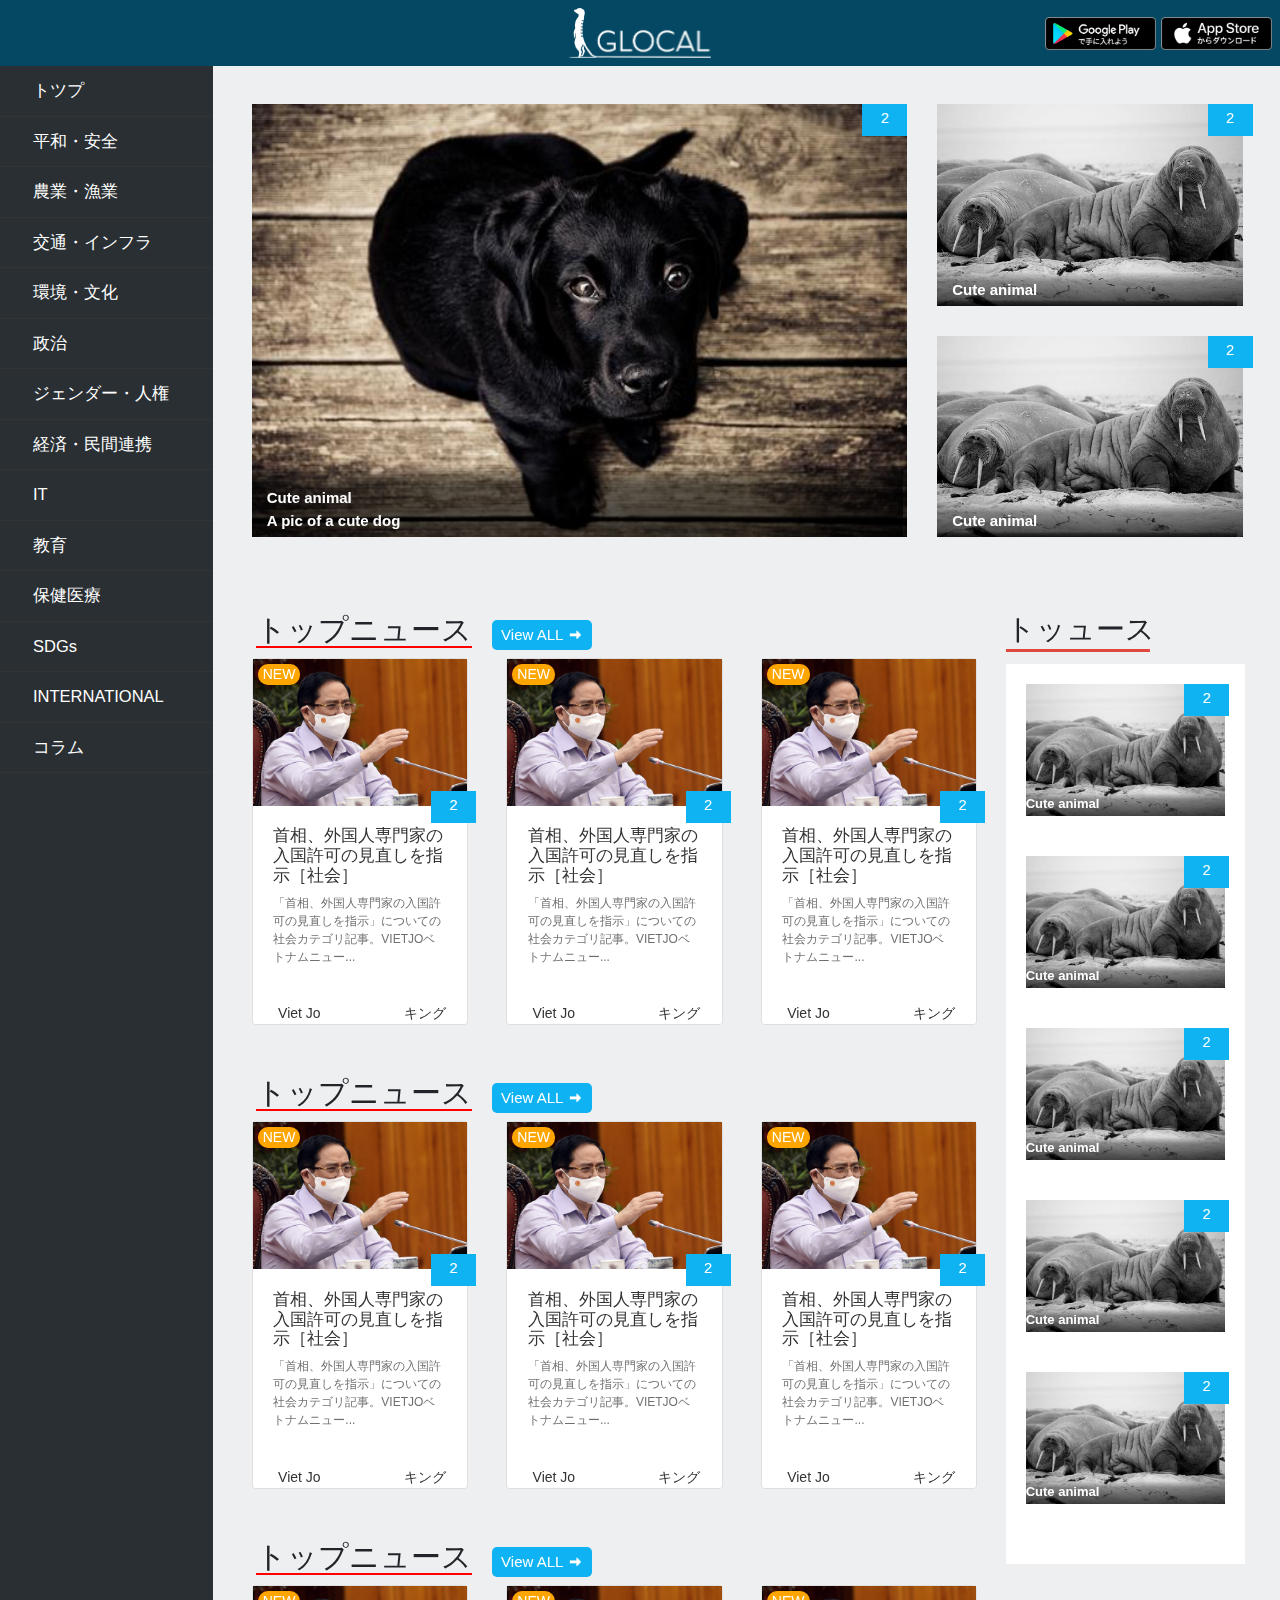
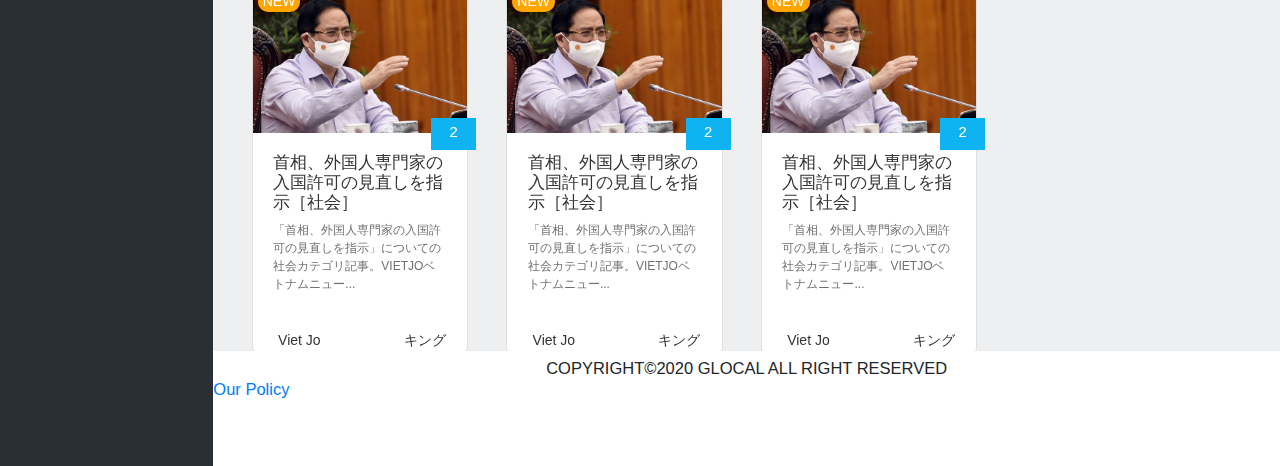
==== commit a6d62afd: "abc" ====
--- a/Bootstrap-page/index.html
+++ b/Bootstrap-page/index.html
@@ -42,7 +42,6 @@
 
     <!-- content begin -->
     <div class="row container-fluid content no-gutters">
-
         <!--Menu-->
         <div class="menu col-12 col-sm-3 col-md-3 col-lg-3 col-xl-2 no-gutters">
             <div class="menu-nav">
@@ -95,21 +94,24 @@
         <!--Menu end-->
 
         <!-- Body start -->
-        <div class="body col-12 col-sm-9 col-md-9 col-lg-9 col-xl-10 no-gutters pl-4">
+        <div class="body col-12 col-sm-9 col-md-9 col-lg-9 col-xl-10 no-gutters">
             <div class="row d-flex article-container no-gutters">
                 <div class="row w-100 h-25 no-gutters mb-4">
                     <div class="col-md-8 pr-3">
                         <a href="./detail.html">
                             <div class="main-article">
-                                <div class="article-item d-flex">
-                                    <img src="./img/index-main-article.jpg" class="main-article-img" alt="">
+                                <div class="main-article-img">
+                                    <img src="./img/index-main-article.jpg" alt="">
                                 </div>
                                 <div class="item-viewed">
                                     <i class="far fa-eye"></i>
                                     <span>2</span>
                                 </div>
-                                <span class="content-span">Cute animal</span>
-
+                            </div>
+                            <div class="main-article-text">
+                                <span class="content-span">Cute animal<br>
+                                    A pic of a cute dog
+                                </span>
                             </div>
                         </a>
                     </div>
@@ -125,7 +127,12 @@
                                         <i class="far fa-eye"></i>
                                         <span>2</span>
                                     </div>
-                                    <span class="content-span">Cute animal</span>
+                                    <div class="sub-article-text">
+                                        <div class="sub-article-text">
+                                            <span class="content-span">Cute animal</span>
+                                        </div>
+                                    </div>
+
                                 </div>
                                 <div class="sub-article">
                                     <div class="article-item">
@@ -135,7 +142,11 @@
                                         <i class="far fa-eye"></i>
                                         <span>2</span>
                                     </div>
-                                    <span class="content-span">Cute animal</span>
+                                    <div class="sub-article-text">
+                                        <div class="sub-article-text">
+                                            <span class="content-span">Cute animal</span>
+                                        </div>
+                                    </div>
                                 </div>
                             </div>
                         </a>
@@ -182,6 +193,7 @@
                                                 </p>
                                             </div>
                                             <div class="info-footer">
+                                                <img src="https://api.gl-cal.com/upload/logo_site/viet_jo.png" alt="">
                                                 <span>Viet Jo</span>
                                                 <span style="float: right;">キング</span>
                                             </div>
@@ -212,6 +224,7 @@
                                                 </p>
                                             </div>
                                             <div class="info-footer">
+                                                <img src="https://api.gl-cal.com/upload/logo_site/viet_jo.png" alt="">
                                                 <span>Viet Jo</span>
                                                 <span style="float: right;">キング</span>
                                             </div>
@@ -242,6 +255,7 @@
                                                 </p>
                                             </div>
                                             <div class="info-footer">
+                                                <img src="https://api.gl-cal.com/upload/logo_site/viet_jo.png" alt="">
                                                 <span>Viet Jo</span>
                                                 <span style="float: right;">キング</span>
                                             </div>
@@ -292,6 +306,7 @@
                                                 </p>
                                             </div>
                                             <div class="info-footer no-gutters">
+                                                <img src="https://api.gl-cal.com/upload/logo_site/viet_jo.png" alt="">
                                                 <span>Viet Jo</span>
                                                 <span style="float: right;">キング</span>
                                             </div>
@@ -322,6 +337,7 @@
                                                 </p>
                                             </div>
                                             <div class="info-footer">
+                                                <img src="https://api.gl-cal.com/upload/logo_site/viet_jo.png" alt="">
                                                 <span>Viet Jo</span>
                                                 <span style="float: right;">キング</span>
                                             </div>
@@ -352,6 +368,7 @@
                                                 </p>
                                             </div>
                                             <div class="info-footer">
+                                                <img src="https://api.gl-cal.com/upload/logo_site/viet_jo.png" alt="">
                                                 <span>Viet Jo</span>
                                                 <span style="float: right;">キング</span>
                                             </div>
@@ -401,6 +418,7 @@
                                                 </p>
                                             </div>
                                             <div class="info-footer">
+                                                <img src="https://api.gl-cal.com/upload/logo_site/viet_jo.png" alt="">
                                                 <span>Viet Jo</span>
                                                 <span style="float: right;">キング</span>
                                             </div>
@@ -431,6 +449,7 @@
                                                 </p>
                                             </div>
                                             <div class="info-footer">
+                                                <img src="https://api.gl-cal.com/upload/logo_site/viet_jo.png" alt="">
                                                 <span>Viet Jo</span>
                                                 <span style="float: right;">キング</span>
                                             </div>
@@ -461,6 +480,7 @@
                                                 </p>
                                             </div>
                                             <div class="info-footer">
+                                                <img src="https://api.gl-cal.com/upload/logo_site/viet_jo.png" alt="">
                                                 <span>Viet Jo</span>
                                                 <span style="float: right;">キング</span>
                                             </div>
@@ -479,6 +499,7 @@
                         <h3 class="first-title">
                             <span>
                                 トッュース
+                                <div class="under-line-div" style="width: 5em;"></div>
                             </span>
                         </h3>
                         <div class="rigth-container d-flex flex-column justify-content-center">
@@ -491,7 +512,11 @@
                                         <i class="far fa-eye"></i>
                                         <span>2</span>
                                     </div>
-                                    <span class="content-span">Cute animal</span>
+
+                                    <div class="sub-article-text">
+                                        <span class="content-span">Cute animal</span>
+                                    </div>
+
                                 </div>
                             </a>
                             <a href="./detail.html">
@@ -503,7 +528,11 @@
                                         <i class="far fa-eye"></i>
                                         <span>2</span>
                                     </div>
-                                    <span class="content-span">Cute animal</span>
+
+                                    <div class="sub-article-text">
+                                        <span class="content-span">Cute animal</span>
+                                    </div>
+
                                 </div>
                             </a>
                             <a href="./detail.html">
@@ -515,7 +544,9 @@
                                         <i class="far fa-eye"></i>
                                         <span>2</span>
                                     </div>
-                                    <span class="content-span">Cute animal</span>
+                                    <div class="sub-article-text">
+                                        <span class="content-span">Cute animal</span>
+                                    </div>
                                 </div>
                             </a>
                             <a href="./detail.html">
@@ -527,7 +558,9 @@
                                         <i class="far fa-eye"></i>
                                         <span>2</span>
                                     </div>
-                                    <span class="content-span">Cute animal</span>
+                                    <div class="sub-article-text">
+                                        <span class="content-span">Cute animal</span>
+                                    </div>
                                 </div>
                             </a>
                             <a href="./detail.html">
@@ -539,7 +572,9 @@
                                         <i class="far fa-eye"></i>
                                         <span>2</span>
                                     </div>
-                                    <span class="content-span">Cute animal</span>
+                                    <div class="sub-article-text">
+                                        <span class="content-span">Cute animal</span>
+                                    </div>
                                 </div>
                             </a>
 
--- a/Bootstrap-page/main.css
+++ b/Bootstrap-page/main.css
@@ -13,7 +13,11 @@
     font-size: 15px;
     margin-left: 15px;
     bottom: 5px;
-    font-weight: 700;
+    font-weight: 600;
+}
+
+.article-container img:hover {
+    box-shadow: 0 0 11px 0 rgb(0 0 0 / 30%);
 }
 
 .search-container {
@@ -35,18 +39,19 @@
 }
 
 .menu {
+    position: relative;
     width: 16.6667%;
-    padding: 0px;
-}
-
-.menu-nav {
+    background-color: #2a2f33;
+}
+
+.menu .menu-nav {
+    padding: 0;
     position: sticky;
     top: 4em;
-    height: 670px;
 }
 
 .menu ul {
-    padding-left: 0px;
+    padding: 0;
 }
 
 .header img {
@@ -55,14 +60,13 @@
 
 .menu li {
     background-color: #2a2f33;
-    height: 3em;
     border-bottom: 0.01px solid #333333;
     list-style: none;
 }
 
 .menu li a {
     color: white;
-    line-height: 3em;
+    line-height: 3rem;
     margin-left: 2em;
     text-decoration: none;
 }
@@ -109,14 +113,15 @@
 
 .content {
     position: relative;
-    height: 2000px;
+    top: 4rem;
+    height: auto;
     background-color: #edeff0;
 }
 
 .body {
     position: relative;
-    top: 4em;
-    width: 83.33333%;
+    padding: 3% 3% 5% 0%;
+    padding-left: 3% !important;
 }
 
 .body .col-md-8 {
@@ -130,52 +135,72 @@
 }
 
 .article-container {
-    height: 500px;
+    max-height: 100%;
 }
 
 .main-article {
-    position: absolute;
-    margin-top: 50px;
-    margin-left: 30px;
+    position: relative;
+    height: 100%;
+    margin-right: 2%;
+}
+
+.article-container .main-article-text {
+    position: absolute;
+    bottom: 0;
+    left: 0;
+    width: 95%;
+    height: 17%;
+    z-index: 10;
+    background: linear-gradient(180deg, transparent 0, rgba(0, 0, 0, .55) 28%, rgba(0, 0, 0, .7));
+}
+
+.rigth .sub-article-text {
+    width: 100%;
 }
 
 .main-article img {
-    width: 120%;
+    background-size: cover;
+    width: 100%;
+}
+
+.main-article .item-viewed {
+    right: 0;
 }
 
 .item-viewed {
+    position: absolute;
+    right: -.25em;
     background-color: rgb(15, 179, 242);
     color: #fff;
     text-align: center;
-    position: absolute;
     line-height: 28px;
     font-weight: 500;
-    right: -65px;
     top: 0;
     z-index: 1;
     height: 32px;
     width: 45px;
-}
-
-.main-article .item-viewed {
-    position: absolute;
-    right: -115px;
+    font-size: 0.9rem;
 }
 
 .sub-article {
     position: relative;
-    margin-top: 50px;
-    padding-bottom: 0px;
+    padding-right: 2%;
 }
 
 .sub-article img {
     background-size: cover;
-    width: 83%;
+    max-width: 100%;
     height: auto;
 }
 
-.sub-article .item-viewed {
-    margin-right: 115px;
+.sub-article-text {
+    position: absolute;
+    bottom: 0;
+    left: 0;
+    width: 98%;
+    height: 17%;
+    z-index: 10;
+    background: linear-gradient(180deg, transparent 0, rgba(0, 0, 0, .36) 28%, rgba(0, 0, 0, .7));
 }
 
 .logo img {
@@ -201,14 +226,17 @@
     width: 85%;
 }
 
-.item-lists .card-img-top {
-    background-image: url("./img/item-list-img.jpg");
-    height: 120px;
-    background-size: cover;
-    background-repeat: no-repeat;
+.item-lists .inner-item:hover {
+    box-shadow: 0 0 11px 0 rgb(0 0 0 / 30%);
+}
+
+.item-lists .card-img-top img {
+    width: 100%;
+    height: auto;
 }
 
 .article-item .item-detail {
+    position: relative;
     font-size: 12px !important;
     text-decoration: none;
 }
@@ -225,17 +253,15 @@
 }
 
 .item-lists .item-viewed {
-    right: -10px;
-    top: 105px;
+    position: absolute;
+    right: -0.6em;
+    top: -1em;
+    font-size: 0.9rem;
 }
 
 .item-lists .inner-item .article-item img {
-    display: block;
-    max-width: 100%;
-    max-height: 100%;
-    background-position: 50%;
-    padding-bottom: 60%;
     background-color: #ccc;
+    background-size: cover;
 }
 
 .item-lists ul {
@@ -254,8 +280,8 @@
 }
 
 .rigth {
-    position: absolute;
-    right: 57px;
+    position: relative;
+    right: 3em;
 }
 
 .rigth-container {
@@ -269,11 +295,7 @@
 }
 
 .rigth img {
-    height: 100px;
-}
-
-.rigth .item-viewed {
-    margin-right: 50px;
+    width: 100%;
 }
 
 .rigth-item .content-span {
@@ -284,33 +306,60 @@
     font-weight: 550;
 }
 
+.rigth .first-title {
+    margin-bottom: 0.4em;
+}
+
 .footer {
     position: absolute;
+    padding-top: 1em;
+    padding-bottom: 1em;
+    left: 0;
     bottom: 0;
     background-color: #fff;
     width: 100%;
-    height: 100px;
-    padding: 20px 20px 0 20px;
+    height: 7em;
 }
 
 .footer h6 {
+    position: absolute;
+    top: 0.5em;
     text-align: center;
 }
 
-.footer span {
-    position: relative;
-    bottom: 30px;
+.view-all-btn {
+    background-color: #0FB3F3;
+    max-height: 30px;
+    width: 100px;
+    color: #fff;
+    font-size: 15px;
+    line-height: 30px;
+    text-align: center;
+    border-radius: 5px;
+    margin-top: 8px;
+    margin-left: 20px;
+}
+
+.view-all-btn:hover {
+    cursor: pointer;
+    background-color: #046dd5;
 }
 
 .detail-img .article-item img {
-    width: 96%;
-    position: absolute;
+    width: 100%;
 }
 
 .detail-img .item-viewed {
     position: relative;
     top: 0;
     right: -94%;
+}
+
+.detail-body {
+    position: relative;
+    left: 16.6667%;
+    padding: 3%;
+    top: 0;
 }
 
 .detail-content {
@@ -350,18 +399,35 @@
     color: #000;
 }
 
+.item-lists .info-footer {
+    margin-left: 10%;
+    margin-right: 10%;
+    font-size: 14px;
+}
+
+.item-lists .info-footer img {
+    height: 1rem;
+    margin-bottom: 5px;
+}
+
 .reference .item-viewed {
     position: absolute;
     right: 0;
-}
-
-.category-header {
-    margin-left: 30px;
 }
 
 .category-header span {
     font-size: 30px;
     line-height: 40px;
+}
+
+.category-detail li {
+    margin-bottom: 2.5rem;
+}
+
+.category-body .article-container .content-span {
+    margin-left: 2%;
+    margin-bottom: 1%;
+    font-size: 30px;
 }
 
 .under-line-div {
